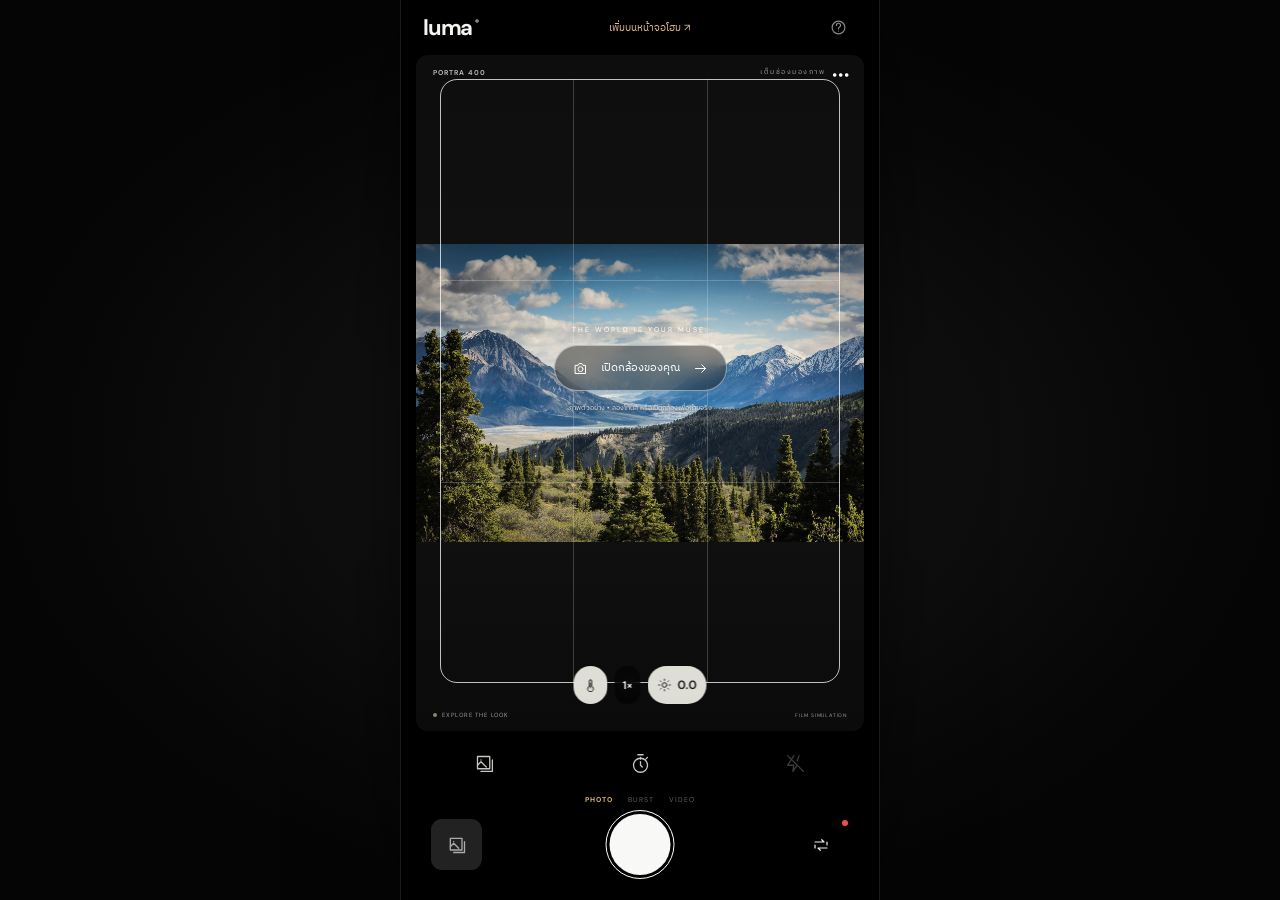
==== index.html @ 5814b62d "Publish mobile LUMA film camera web app" ====
<!doctype html>
<html lang="th"><head><meta charset="UTF-8"><meta name="viewport" content="width=device-width, initial-scale=1, viewport-fit=cover"><meta name="theme-color" content="#000000"><meta name="apple-mobile-web-app-capable" content="yes"><meta name="apple-mobile-web-app-title" content="LUMA"><meta name="apple-mobile-web-app-status-bar-style" content="black-translucent"><meta name="description" content="LUMA กล้องส่วนตัวพร้อมโทนฟิล์ม ถ่ายภาพสด ปรับแสงสี และเก็บภาพบนอุปกรณ์ของคุณ"><title>LUMA — A little more feeling.</title><link rel="icon" href="./icon.svg" type="image/svg+xml"><link rel="apple-touch-icon" href="./assets/icon-192.png"><link rel="manifest" href="./manifest.webmanifest"><link rel="stylesheet" href="./style.css"><link rel="stylesheet" href="./app-shell.css"></head>
<body class="app-mode mobile-studio">
<aside class="sidebar"><a class="brand" href="./" aria-label="Luma home">lu<span>m</span>a<i>®</i></a><div class="side-divider"></div><nav><button class="nav-item active" data-page="studio"><i data-icon="camera"></i><span>Camera studio</span><b>01</b></button><button class="nav-item" data-page="library"><i data-icon="images"></i><span>My gallery</span><b id="galleryCount">0</b></button><button class="nav-item" data-page="guide"><i data-icon="book"></i><span>Field notes</span><i class="small" data-icon="arrow-up-right"></i></button></nav><div class="sidebar-bottom"><div class="private-mark"><i data-icon="shield"></i> Your moments. Only yours.</div><p>ภาพของคุณอยู่บนอุปกรณ์นี้<br>ไม่อัปโหลดขึ้นเซิร์ฟเวอร์</p><button class="install-link" id="installBtn"><i data-icon="smartphone"></i> Install LUMA <i data-icon="arrow-up-right"></i></button><div class="version">MADE FOR THE WAY YOU SEE <span>V.1.0</span></div></div></aside>
<main>
<header class="topbar"><div class="breadcrumb">YOUR EVERYDAY CREATIVE COMPANION <span> / </span> <b id="pageLabel">CAMERA STUDIO</b></div><div class="top-actions"><span class="local-badge"><i></i> ON-DEVICE STUDIO</span><button id="helpBtn" class="icon-btn" aria-label="วิธีใช้งาน"><i data-icon="help"></i></button></div></header>
<section id="studioPage" class="page">
<div class="heading"><div><div class="eyebrow"><span></span> FIND YOUR LIGHT</div><h1>A little more <em>feeling.</em></h1><p>กล้องตัวเดิม มุมมองใหม่ เปลี่ยนทุกวันให้เป็นภาพที่คุณรัก</p></div><button class="button light" id="importBtn"><i data-icon="upload"></i> Import photo <span>↗</span></button><input id="importFile" type="file" accept="image/*" hidden></div>
<div class="workspace">
<div class="camera-column"><div class="app-top"><span class="app-wordmark">luma<span>®</span></span><a class="native-install-entry" href="./install.html">เพิ่มบนหน้าจอโฮม ↗</a><button id="appHelp" class="icon-btn" aria-label="คู่มือกล้อง"><i data-icon="help"></i></button></div>
<div class="camera-shell">
<div class="camera-toolbar"><div class="view-label"><span id="sourceDot"></span><b id="sourceLabel">SAMPLE PREVIEW</b><b class="mobile-brand">luma<span>®</span></b></div><div class="toolbar-actions"><button id="mobileImportBtn" class="icon-btn mobile-only" aria-label="นำเข้ารูปภาพ"><i data-icon="images"></i></button><button id="torchBtn" class="icon-btn" title="ไฟต่อเนื่อง (เมื่อกล้องรองรับ)" aria-label="ไฟต่อเนื่อง" disabled><i data-icon="flash-off"></i></button><button id="timerBtn" class="icon-btn" title="ตั้งเวลาถ่าย" aria-label="ตั้งเวลา"><i data-icon="timer"></i><small id="timerValue"></small></button><button id="gridBtn" class="icon-btn on" aria-label="เส้นตาราง" aria-pressed="true"><i data-icon="grid"></i></button><button id="fullscreenBtn" class="icon-btn" aria-label="ขยายช่องมองภาพ"><i data-icon="maximize"></i></button><button id="mobileSettingsBtn" class="icon-btn mobile-only" aria-label="ปรับแสงสีและเลือกกล้อง"><i data-icon="sliders"></i></button></div></div>
<div class="viewfinder" id="viewfinder"><canvas id="preview" aria-label="ภาพตัวอย่างพร้อมโทนฟิล์ม"></canvas><video id="cameraVideo" autoplay muted playsinline hidden></video><div class="vignette-ui"></div><div class="composition-frame" aria-hidden="true"></div><button id="viewSettingsBtn" class="view-settings" aria-label="เปิดการตั้งค่ากล้อง">•••</button><div class="quick-controls"><button id="quickWarmth" aria-label="ปรับอุณหภูมิสี"><i data-icon="warmth"></i></button><button id="quickZoom" aria-label="เปลี่ยนดิจิทัลซูม">1×</button><button id="quickExposure" aria-label="ปรับความสว่าง"><i data-icon="sun"></i><span>0.0</span></button></div><div id="grid" class="grid-lines"><i></i><i></i><i></i><i></i></div><div class="viewfinder-top"><span class="film-tag" id="filmTag">PORTRA 400</span><span class="ratio-tag" id="ratioTag">3:2</span></div><div class="focus-corner top-left"></div><div class="focus-corner top-right"></div><div class="focus-corner bottom-left"></div><div class="focus-corner bottom-right"></div><div id="focusPoint"></div><div class="sample-caption" id="sampleCaption"><span>THE WORLD IS YOUR MUSE.</span><button id="startBtn"><i data-icon="camera"></i> เปิดกล้องของคุณ <i data-icon="arrow-right"></i></button><small>ภาพตัวอย่าง • ลองโทนสี หรือเปิดกล้องเพื่อถ่ายจริง</small></div><div class="lens-pills" id="lensPills"><button data-zoom="1" class="selected">1×</button><button data-zoom="1.5">1.5×</button><button data-zoom="2">2×</button><span>DIGITAL</span></div><div class="viewfinder-bottom"><span><i class="live-dot"></i> <span id="viewStatus">EXPLORE THE LOOK</span></span><span id="resolutionLabel">FILM SIMULATION</span></div><div class="countdown" id="countdown"></div><div class="flash-screen" id="flashScreen"></div><span id="recordingLabel" hidden>● REC <b>00:00</b></span></div>
<div class="capture-controls"><button id="latestBtn" class="latest-photo" aria-label="ดูคลังภาพ"><i data-icon="images"></i></button><div class="shutter-group"><div class="mode-tabs" role="group" aria-label="โหมดถ่ายภาพ"><button class="active" data-mode="photo">PHOTO</button><button data-mode="burst">BURST</button><button data-mode="video">VIDEO</button></div><button class="shutter" id="shutterBtn" aria-label="ถ่ายภาพ"><span></span></button><small id="shutterHint">กด Space เพื่อถ่ายภาพตัวอย่าง</small></div><button id="flipBtn" class="round-button" aria-label="สลับกล้อง"><i data-icon="flip"></i></button></div>
<div class="camera-foot"><span><i data-icon="lock"></i> PRIVATE BY DESIGN</span><button id="originalBtn">Compare original <i data-icon="compare"></i></button><span id="qualityLabel">JPEG · HIGH QUALITY</span></div>
</div>
<section class="film-section"><div class="section-title"><h2>Find your film <span id="filmTotal">18 LOOKS</span></h2><div id="filmCategories" class="mini-tabs"><button class="active" data-category="featured">แนะนำ</button><button data-category="all">All films</button><button data-category="color">Color</button><button data-category="bw">B&W</button><button data-category="cinema">Cinema</button></div></div><div class="film-strip" id="filmStrip"></div><div class="film-disclaimer"><span>INSPIRED BY ANALOG. MADE FOR NOW.</span><span>โทนสีจำลอง ไม่ใช่ฟิล์มจริง <i data-icon="sparkles"></i></span></div></section>
</div>
<aside class="settings-column"><section class="panel camera-profile"><div class="panel-heading"><span>01 / THE CAMERA</span><i data-icon="camera"></i></div><div class="camera-profile-title"><h2>Your pocket.<br><em>A whole studio.</em></h2><div class="lens-art"><div><span>LUMA</span><i></i><small>OPTICAL SERIES</small></div></div></div><label class="select-label" for="cameraLook">COLOR SCIENCE <span>โทนจำลอง</span></label><select id="cameraLook"></select><div class="profile-specs"><span id="cameraDescription">สีผิวละมุน แสงนุ่ม เป็นธรรมชาติ</span><span class="recipe-label">COLOR RECIPE</span></div><div class="device-row"><i data-icon="aperture"></i><select id="deviceSelect" aria-label="กล้องจริง"><option value="">กล้องของอุปกรณ์ • เปิดกล้องก่อน</option></select></div></section>
<section class="panel film-profile"><div class="panel-heading"><span>02 / THE FILM</span><span class="orange-dot"></span></div><div class="film-info"><div id="filmCanister" class="film-canister"><span>COLOR NEGATIVE</span><b>PORTRA</b><strong>400</strong><small>36 EXP. / 35 mm</small></div><div><div class="eyebrow" id="filmBrand">KODAK INSPIRED</div><h2 id="filmName">Portra 400</h2><p id="filmDescription">Warm skin tones.<br>Soft, timeless color.</p><div class="film-specs"><span id="filmIso">ISO 400</span><span id="filmType">COLOR NEGATIVE</span></div></div></div><label class="slider-label" for="intensity">Film intensity <output id="intensityOut">100%</output></label><input id="intensity" type="range" min="0" max="100" value="100"></section>
<section class="panel adjustments"><div class="panel-heading"><span>03 / MAKE IT YOURS</span><button id="resetBtn" title="คืนค่าการปรับ" aria-label="คืนค่าการปรับ"><i data-icon="reset"></i></button></div><div id="sliders"></div><div class="settings-bottom"><label>Frame <select id="ratioSelect" aria-label="อัตราส่วน"><option value="screen">เต็มช่องมองภาพ</option><option value="1.5">3:2</option><option value="1.3333333333">4:3</option><option value="1">1:1</option><option value="1.7777777778">16:9</option><option value="0.5625">9:16</option></select></label><label>Save as <select id="formatSelect" aria-label="รูปแบบไฟล์"><option value="image/jpeg">JPEG</option><option value="image/png">PNG</option></select></label></div><button id="advancedBtn" class="text-button">More camera settings <i data-icon="sliders"></i></button></section>
<div class="quote"><i data-icon="sparkles"></i><p>“The best camera is the one<br>you have with you.”</p><span>MAKE SOMETHING WORTH REMEMBERING.</span></div>
</aside></div>
<footer><span>LUMA® <i>Stay curious. Keep shooting.</i></span><span>CRAFTED WITH LIGHT & A LITTLE NOSTALGIA <span class="orange-dot"></span></span></footer>
</section>
<section id="libraryPage" class="page" hidden><div class="heading"><div><div class="eyebrow">YOUR PERSONAL CONTACT SHEET</div><h1>Little moments. <em>Kept.</em></h1><p>ภาพและวิดีโอเก็บในเบราว์เซอร์นี้ ดาวน์โหลดภาพสำคัญเก็บไว้ก่อนล้างข้อมูลเครื่อง</p></div><button class="button light" id="backStudio"><i data-icon="camera"></i> Back to studio</button></div><div class="gallery-grid" id="galleryGrid"></div><div class="empty-state" id="emptyGallery"><i data-icon="images"></i><h2>Your next favorite starts here.</h2><p>ยังไม่มีภาพ ลองถ่ายภาพแรกหรือแต่งภาพจากเครื่อง</p><button class="button orange" id="firstPhoto">เริ่มถ่ายภาพ</button></div></section>
<section id="guidePage" class="page" hidden><div class="heading"><div><div class="eyebrow">A FEW FIELD NOTES</div><h1>Good light. <em>Great stories.</em></h1><p>รู้จักกล้องของคุณ แล้วออกไปเก็บช่วงเวลาที่ชอบ</p></div></div><div class="guide-grid"><article class="panel"><span>01 / GET STARTED</span><h2>กล้องของคุณ พร้อมแล้ว</h2><p>กดเปิดกล้องแล้วอนุญาตการเข้าถึง เลือกกล้องหน้า/หลังหรือกล้องที่เบราว์เซอร์ตรวจพบ ภาพจริงจะขึ้นแทนภาพตัวอย่างทันที</p><p>เว็บต้องเปิดผ่าน HTTPS หรือ localhost หากเปิดในเบราว์เซอร์ของแอปแชต ให้เปิดลิงก์ใน Safari หรือ Chrome</p></article><article class="panel"><span>02 / MAKE A LOOK</span><h2>ฟิล์มคนละม้วน เรื่องราวคนละแบบ</h2><p>Portra สำหรับโทนอุ่นและคน, Velvia สำหรับธรรมชาติสีสด, HP5 สำหรับภาพขาวดำ และ Cine 800T สำหรับโทนภาพยนตร์ ลองปรับความเข้มฟิล์มและแสงให้เหมาะกับภาพ</p><p>ชื่อฟิล์มและกล้องใช้บอกแรงบันดาลใจของโทนสี ไม่ใช่การจำลองเซนเซอร์ เลนส์ หรือความละเอียดของรุ่นจริง และไม่มีความเกี่ยวข้องกับแบรนด์</p></article><article class="panel"><span>03 / TAKE IT WITH YOU</span><h2>ติดตั้งบน iPhone</h2><p>เปิดเว็บใน Safari → กดแชร์ → เพิ่มไปยังหน้าจอโฮม → เปิดเป็นเว็บแอป ใช้ได้โดยไม่ต้องติดตั้งจาก App Store</p><p>หลังถ่าย เปิด My gallery แล้วกดแชร์เพื่อบันทึกรูปภาพลงแอป Photos หรือดาวน์โหลดลง Files ตามตัวเลือกที่ iOS แสดง</p></article><article class="panel"><span>04 / KNOW YOUR TOOLS</span><h2>สวยขึ้น ด้วยสิ่งที่เครื่องรองรับ</h2><p>แสงสี เกรน วินเยต และดิจิทัลซูมทำงานกับภาพจริง การซูมไม่เพิ่มรายละเอียดภาพ ส่วนไฟต่อเนื่อง โฟกัส ISO และชัตเตอร์จริงจะเปิดเฉพาะเมื่ออุปกรณ์และเบราว์เซอร์รองรับ</p><p>วิดีโอบันทึกจากภาพที่แต่งแล้ว อาจรองรับต่างกันในแต่ละเบราว์เซอร์ เว็บยังไม่มี RAW, depth portrait หรือการควบคุมกล้องระดับแอป native</p></article><article class="panel"><span>05 / YOUR PRIVACY</span><h2>อยู่กับคุณ บนอุปกรณ์ของคุณ</h2><p>ไม่มีการอัปโหลดภาพหรือเสียง กล้องจะหยุดเมื่อออกจากหน้านี้หรือซ่อนแอป ภาพเก็บใน IndexedDB ของเบราว์เซอร์ การล้างข้อมูลเว็บไซต์หรือโหมดส่วนตัวอาจทำให้ภาพหาย</p><p>ปุ่มดาวน์โหลดและแชร์จะส่งออกไฟล์ให้คุณโดยตรง</p></article><article class="panel"><span>06 / CHASE THE LIGHT</span><h2>ภาพสวยเริ่มจากแสง</h2><p>เช็ดหน้าเลนส์ ใช้แสงหน้าต่างหรือแสงเช้า หลีกเลี่ยงดิจิทัลซูมสูงในที่มืด ใช้ตารางช่วยจัดองค์ประกอบ และลด Exposure เล็กน้อยเมื่อต้องการรักษารายละเอียดท้องฟ้า</p><p>Space ถ่ายภาพ · ลูกศรซ้าย/ขวาเปลี่ยนฟิล์ม · Esc ยกเลิกตั้งเวลา</p></article></div></section>
</main>
<dialog id="settingsDialog"><div class="dialog-heading"><div><span class="eyebrow">YOUR CAMERA, YOUR WAY</span><h2>Camera settings</h2></div><button class="icon-btn close-dialog" aria-label="ปิด"><i data-icon="close"></i></button></div><div class="dialog-body"><label class="setting-line">คุณภาพส่งออก <select id="exportSize"><option value="4096">สูงสุดตามต้นฉบับ (ไม่เกิน 4096 px)</option><option value="2560">2560 px</option><option value="1920">1920 px</option></select></label><label class="setting-line">กลับภาพกล้องหน้า <input type="checkbox" id="mirrorCheck" checked></label><label class="setting-line">เสียงชัตเตอร์ <input type="checkbox" id="soundCheck" checked></label><label class="setting-line">ขอใช้ไมโครโฟนตอนบันทึกวิดีโอ <input type="checkbox" id="micCheck"></label><label class="setting-line">บันทึกไฟล์อัตโนมัติหลังถ่าย <input type="checkbox" id="autoSaveCheck"></label><div id="hardwareControls"></div><p class="help-text">การควบคุม ISO / shutter / focus จริงจะแสดงเฉพาะเมื่อกล้องรายงานว่ารองรับ ตัวปรับ Exposure ด้านข้างเป็นการปรับความสว่างของภาพดิจิทัล</p><button id="stopCamera" class="button light"><i data-icon="camera-off"></i> ปิดกล้อง</button></div></dialog>
<dialog id="photoDialog" class="photo-dialog"><div class="dialog-heading"><h2 id="photoTitle">Your moment.</h2><button class="icon-btn close-dialog" aria-label="ปิด"><i data-icon="close"></i></button></div><div id="photoMedia"></div><p id="photoMeta"></p><div class="photo-actions"><button id="downloadBtn" class="button orange"><i data-icon="download"></i> ดาวน์โหลด</button><button id="shareBtn" class="button light"><i data-icon="share"></i> แชร์ / บันทึกลงมือถือ</button><button id="deleteBtn" class="icon-btn" aria-label="ลบภาพ"><i data-icon="trash"></i></button></div></dialog>
<dialog id="installDialog"><div class="dialog-heading"><h2>A studio in your pocket.</h2><button class="icon-btn close-dialog" aria-label="ปิด"><i data-icon="close"></i></button></div><div class="dialog-body"><p>iPhone / iPad: เปิดลิงก์ใน Safari → กดแชร์ → เพิ่มไปยังหน้าจอโฮม → เปิดเป็นเว็บแอป</p><p>Android: ใช้เมนูเบราว์เซอร์ → ติดตั้งแอป หรือเพิ่มไปยังหน้าจอหลัก</p><p class="help-text">นี่คือเว็บแอป PWA ยังไม่ใช่แอปที่เผยแพร่บน App Store กล้องและการแชร์ไฟล์ต้องได้รับสิทธิ์จากอุปกรณ์</p></div></dialog>
<dialog id="tuningDialog" class="bottom-sheet"><div class="sheet-grab"></div><div class="dialog-heading"><div><span class="eyebrow">MAKE IT YOURS</span><h2>ปรับกล้อง & โทนสี</h2></div><button class="icon-btn close-dialog" aria-label="ปิดแผงปรับสี"><i data-icon="close"></i></button></div><div class="dialog-body" id="mobileSettingsHost"></div><div class="sheet-links"><button id="sheetGrid">เส้นตาราง เปิด/ปิด</button><button id="sheetGuide">วิธีใช้งาน</button><button id="sheetInstall">ติดตั้งแอป</button></div><button id="applyLookBtn" class="button orange">พร้อมแล้ว กลับไปถ่ายภาพ <i data-icon="arrow-right"></i></button></dialog>
<dialog id="cameraPickerDialog" class="bottom-sheet camera-picker"><div class="sheet-grab"></div><div class="dialog-heading"><div><span class="eyebrow">YOUR POCKET CAMERA COLLECTION</span><h2>เลือกกล้องของคุณ</h2></div><button class="icon-btn close-dialog" aria-label="ปิดชั้นกล้อง"><i data-icon="close"></i></button></div><div class="picker-tabs"><button class="active" data-picker="cameras">กล้อง <span>12</span></button><button data-picker="films">ฟิล์ม <span>18</span></button></div><div class="picker-content"><div id="cameraGrid" class="camera-grid"></div><div id="pickerFilmHost" hidden></div></div><p class="picker-note">สูตรสีสร้างสรรค์ • เลนส์จริงขึ้นอยู่กับอุปกรณ์</p></dialog><div id="toast" role="status" aria-live="polite"></div><script type="module" src="./app.js"></script>
</body></html>
---- style.css ----
@import url('https://fonts.googleapis.com/css2?family=DM+Sans:wght@400;450;500;550;600;650;700;750&family=IBM+Plex+Sans+Thai:wght@400;500;600&family=Instrument+Serif:ital@0;1&display=swap');
:root{font-family:'DM Sans','IBM Plex Sans Thai',sans-serif;color:#272a26;background:#f5f4ef;--orange:#d76038;--muted:#85867c;--line:#deded5;--paper:#fcfbf7;--serif:'Instrument Serif',Georgia,serif}*{box-sizing:border-box}body{margin:0}button,select,input{font:inherit}button,a,select,input{ -webkit-tap-highlight-color:transparent}button{cursor:pointer;color:inherit}button{border:0;background:none}button:disabled{opacity:.3;cursor:not-allowed}button:focus-visible,a:focus-visible,select:focus-visible,input:focus-visible{outline:2px solid var(--orange);outline-offset:4px}a{color:inherit;text-decoration:none}svg{width:20px;height:20px;stroke:currentColor;stroke-width:1.6;fill:none;stroke-linecap:round;stroke-linejoin:round;vertical-align:middle}i[data-icon]{display:inline-flex}button{transition:background .18s,color .18s,transform .18s}button:hover:not(:disabled){color:var(--orange)}.sidebar{position:fixed;inset:0 auto 0 0;width:226px;border-right:1px solid var(--line);padding:35px 21px;background:#f0efe8;display:flex;flex-direction:column;z-index:5}.brand{font-size:53px;letter-spacing:-5px;font-weight:750;line-height:1;margin:1px 13px 39px;position:relative}.brand span{color:var(--orange)}.brand i{font-size:14px;font-style:normal;letter-spacing:0;position:relative;top:-27px;left:6px}.side-divider{height:1px;background:var(--line);margin-bottom:28px}.nav-item{display:flex;align-items:center;gap:12px;padding:14px 12px;width:100%;border-radius:5px;font-size:12px;text-align:left;margin-bottom:7px}.nav-item.active{background:#e7e6dc;font-weight:650}.nav-item.active>i{color:var(--orange)}.nav-item>b,.nav-item>.small{margin-left:auto;font-size:10px;font-weight:400}.nav-item .small svg{width:14px}.sidebar-bottom{margin-top:auto}.private-mark{font-size:10px;display:flex;gap:9px;align-items:center}.private-mark svg{width:15px}.sidebar-bottom p{font-size:10px;color:var(--muted);line-height:1.9;margin:10px 0 27px 24px}.install-link{border:1px solid #d2d1c8;border-radius:5px;padding:13px 11px;font-size:11px;display:flex;align-items:center;gap:9px;width:100%}.install-link i:last-child{margin-left:auto}.install-link svg{width:16px}.version{font-size:7px;letter-spacing:.7px;margin-top:22px;color:#8c8e82;display:flex;justify-content:space-between}main{margin-left:226px}.topbar{height:76px;border-bottom:1px solid var(--line);padding:0 40px;display:flex;align-items:center;justify-content:space-between}.breadcrumb{font-size:8px;letter-spacing:1.2px;color:#919286}.breadcrumb span{padding:0 12px}.breadcrumb b{font-weight:500;color:#41443b}.top-actions{display:flex;align-items:center;gap:20px}.local-badge{display:flex;align-items:center;gap:7px;font-size:8px;letter-spacing:1px}.local-badge i{width:5px;height:5px;border-radius:50%;background:#749279}.icon-btn{width:32px;height:32px;display:inline-flex;align-items:center;justify-content:center;border-radius:4px;position:relative}.icon-btn svg{width:17px;height:17px}.icon-btn.on{color:var(--orange);background:#eee8dc}.page{padding:37px 40px 0;max-width:1640px;margin:auto}[hidden]{display:none!important}.heading{display:flex;align-items:center;justify-content:space-between;gap:20px;margin-bottom:29px}.eyebrow{font-size:9px;letter-spacing:1.6px;font-weight:550;color:#74776b;display:flex;align-items:center;gap:7px}.eyebrow>span{width:6px;height:6px;background:var(--orange);border-radius:50%}h1{font-size:clamp(35px,3.25vw,54px);line-height:1.1;font-weight:500;letter-spacing:-1.9px;margin:13px 0 12px}h1 em{font-family:var(--serif);color:var(--orange);font-weight:400;font-size:1.1em}p{line-height:1.7}.heading p{font-size:12px;color:#7c7e72;margin:0}.button{display:inline-flex;align-items:center;justify-content:center;gap:9px;border:1px solid #d9d9cf;border-radius:5px;padding:12px 15px;font-size:11px;font-weight:500}.button svg{width:16px;height:16px}.button.light{background:#fbfaf6}.button>span{margin-left:20px}.button.orange{background:var(--orange);border-color:var(--orange);color:#fff}.button.orange:hover{background:#bb4d29;color:#fff}.workspace{display:grid;grid-template-columns:minmax(0,1fr) 304px;gap:24px;align-items:start}.camera-column{min-width:0}.camera-shell{border:1px solid #d9d9ce;background:var(--paper);border-radius:9px;overflow:hidden}.camera-toolbar{height:46px;padding:0 17px;display:flex;justify-content:space-between;align-items:center}.view-label{display:flex;align-items:center;gap:7px;font-size:8px;letter-spacing:1.2px}.view-label>span{width:5px;height:5px;border-radius:50%;background:#b4a47d}.view-label b{font-weight:500}.toolbar-actions{display:flex;gap:6px}.viewfinder{position:relative;overflow:hidden;aspect-ratio:1.5;background:#272e2e;color:#fff;isolation:isolate}.viewfinder>canvas{width:100%;height:100%;display:block;object-fit:contain}.vignette-ui{position:absolute;inset:0;pointer-events:none;background:linear-gradient(#0002,transparent 30%,transparent 70%,#0005)}.viewfinder-top,.viewfinder-bottom{position:absolute;left:23px;right:23px;display:flex;justify-content:space-between;align-items:center;pointer-events:none;font-size:8px;letter-spacing:1.5px}.viewfinder-top{top:21px}.film-tag{background:#f8f4e5e6;color:#413d30;padding:7px 10px;border-radius:2px;font-size:8px;font-weight:600;letter-spacing:1.1px}.ratio-tag{padding:5px 7px;border:1px solid #ffffff50;border-radius:3px}.viewfinder-bottom{bottom:19px;font-size:7px}.viewfinder-bottom>span:first-child{display:flex;align-items:center;gap:5px}.live-dot{width:4px;height:4px;border-radius:50%;background:#d2dcba}.sample-caption{position:absolute;left:0;right:0;top:42%;text-align:center;display:flex;flex-direction:column;align-items:center;gap:12px}.sample-caption>span{font-size:10px;letter-spacing:3px;text-shadow:0 1px 8px #000}.sample-caption button{background:#f9f7edee;padding:12px 20px;display:flex;gap:13px;align-items:center;font-size:12px;border-radius:4px;color:#31362d;box-shadow:0 4px 20px #0001}.sample-caption small{font-size:9px;color:#fff;text-shadow:0 1px 4px #000}.grid-lines{position:absolute;inset:0;pointer-events:none;opacity:.23}.grid-lines i{position:absolute;background:#fff}.grid-lines i:nth-child(1),.grid-lines i:nth-child(2){width:1px;top:0;bottom:0;left:33.333%}.grid-lines i:nth-child(2){left:66.666%}.grid-lines i:nth-child(3),.grid-lines i:nth-child(4){height:1px;left:0;right:0;top:33.333%}.grid-lines i:nth-child(4){top:66.666%}.focus-corner{position:absolute;width:15px;height:15px;border-color:#ffffff70;border-style:solid;pointer-events:none}.top-left{top:16px;left:16px;border-width:1px 0 0 1px}.top-right{top:16px;right:16px;border-width:1px 1px 0 0}.bottom-left{bottom:16px;left:16px;border-width:0 0 1px 1px}.bottom-right{bottom:16px;right:16px;border-width:0 1px 1px 0}.lens-pills{position:absolute;bottom:45px;left:50%;transform:translateX(-50%);display:flex;gap:5px;padding:5px;background:#19221e79;border:1px solid #ffffff19;border-radius:30px;align-items:center;backdrop-filter:blur(15px)}.lens-pills button{color:#fff;font-size:10px;border-radius:50%;width:31px;height:31px}.lens-pills button.selected{background:#e5e5c6;color:#333a25;font-weight:700}.lens-pills>span{font-size:6px;letter-spacing:1px;padding:0 9px 0 4px;color:#e4e5d7}.capture-controls{height:128px;display:flex;align-items:center;justify-content:space-between;padding:10px 38px 0}.latest-photo{height:43px;width:43px;border-radius:5px;background:#e6e5dc;overflow:hidden;padding:0;border:3px solid #fff;box-shadow:0 0 0 1px #deded4}.latest-photo img{width:100%;height:100%;object-fit:cover}.latest-photo>svg{width:20px;color:#8a8e7e}.shutter-group{display:flex;align-items:center;flex-direction:column}.mode-tabs{display:flex;gap:19px;margin-bottom:10px}.mode-tabs button{font-size:8px;letter-spacing:1.3px;padding:0;color:#9b9c91}.mode-tabs button.active{color:var(--orange);font-weight:700}.shutter{padding:5px;border:1px solid #a5a69b;border-radius:50%;width:57px;height:57px;display:block;position:relative}.shutter span{display:block;background:var(--orange);width:100%;height:100%;border:2px solid #d7603815;border-radius:50%;transition:.2s}.shutter:hover span{background:#bf4e2b}.shutter:active{transform:scale(.94)}.shutter.video span{background:#ce4741}.shutter.recording span{border-radius:4px;transform:scale(.6)}.shutter-group>small{font-size:8px;color:#96978b;margin-top:8px}.round-button{border:1px solid #d9dacf;border-radius:50%;width:38px;height:38px;display:flex;align-items:center;justify-content:center}.round-button svg{width:18px}.camera-foot{display:flex;align-items:center;justify-content:space-between;gap:8px;font-size:6px;letter-spacing:1px;height:38px;border-top:1px solid #ecece4;margin:0 18px;color:#989b8f}.camera-foot>span{display:flex;align-items:center;gap:5px}.camera-foot svg{width:10px;height:10px}.camera-foot button{font-size:8px;letter-spacing:0;display:flex;align-items:center;gap:7px;color:#717668}.section-title{display:flex;justify-content:space-between;align-items:center;gap:10px;margin:27px 0 14px}h2{font-size:17px;font-weight:500;letter-spacing:-.5px;margin:0}.section-title h2{font-size:15px;white-space:nowrap}.section-title h2 span{margin-left:9px;font-size:7px;letter-spacing:1px;color:#909487;font-weight:400}.mini-tabs{display:flex;gap:12px}.mini-tabs button{font-size:8px;color:#96988c;padding:2px 0 5px}.mini-tabs button.active{color:#333a2c;border-bottom:1px solid #333a2c}.film-strip{display:flex;gap:11px;overflow-x:auto;padding:2px 2px 13px;scrollbar-width:thin;scrollbar-color:#c5c6b9 transparent;scroll-snap-type:x proximity}.film-card{padding:0;flex:0 0 101px;text-align:left;scroll-snap-align:start}.film-thumb{height:77px;position:relative;overflow:hidden;border-radius:4px;background:#9dafa7;border:2px solid transparent}.film-thumb img{width:100%;height:100%;object-fit:cover}.film-card.selected .film-thumb{border-color:var(--orange);box-shadow:0 0 0 2px #d7603822}.film-thumb>span{position:absolute;right:4px;top:4px;background:#d76038;color:white;border-radius:50%;width:13px;height:13px;display:none;align-items:center;justify-content:center;font-size:8px}.film-card.selected .film-thumb>span{display:flex}.film-card b{font-size:9px;font-weight:500;display:block;margin:9px 0 4px;white-space:nowrap}.film-card.selected b{color:var(--orange)}.film-card small{font-size:7px;color:#96988b}.film-disclaimer{display:flex;justify-content:space-between;gap:10px;font-size:6px;letter-spacing:1px;color:#97998d;margin-top:9px}.film-disclaimer>span:last-child{font-size:8px;letter-spacing:0}.film-disclaimer svg{width:11px}.panel{border:1px solid #dcded2;border-radius:7px;background:#f9f9f3;padding:20px;margin-bottom:16px}.panel-heading{display:flex;justify-content:space-between;align-items:center;font-size:8px;letter-spacing:1.5px;color:#73786a}.panel-heading svg{height:14px;width:14px}.camera-profile{background:#e9ebe0;border-color:#dee1d4}.camera-profile-title{display:flex;justify-content:space-between;align-items:center;margin:20px 0 23px;gap:5px}.camera-profile h2{font-size:23px;line-height:1.23;letter-spacing:-.9px;font-weight:500}.camera-profile h2 em{font-family:var(--serif);font-size:25px;font-weight:400}.lens-art{width:86px;height:86px;border-radius:50%;background:repeating-conic-gradient(#343b32 0deg 1deg,#5c6354 1deg 2deg);box-shadow:0 3px 3px #2c3c3422,0 0 0 3px #d1d6c6;flex-shrink:0;display:grid;place-items:center;transform:rotate(-18deg)}.lens-art>div{width:72px;height:72px;border-radius:50%;background:radial-gradient(circle,#102223 0%,#182c28 35%,#475341 36%,#142421 40%,#151c17 46%,#2f392c 49%,#5d654e 50%,#2b3429 53%);border:2px solid #171f18;position:relative;box-shadow:inset 0 0 5px #000}.lens-art span{position:absolute;top:4px;left:23px;font-size:6px;letter-spacing:1.3px;color:#d5d8bf}.lens-art small{position:absolute;bottom:5px;left:12px;font-size:4px;color:#b5bea4;letter-spacing:.5px}.lens-art i{position:absolute;width:23px;height:23px;left:23px;top:23px;background:radial-gradient(at 30% 20%,#6e7971,#1c3937 30%,#102b2e 50%,#5b4c62);border-radius:50%;box-shadow:inset 0 0 6px #000}.select-label{font-size:7px;letter-spacing:1px;display:flex;justify-content:space-between;color:#7b806f;margin-bottom:9px}.select-label span{letter-spacing:0;font-size:8px}.camera-profile>select{width:100%;background:#f8f9f1;border:1px solid #cdd2bf;padding:11px 10px;border-radius:4px;font-size:11px;color:#424d39}.profile-specs{display:flex;justify-content:space-between;gap:6px;margin:9px 0 17px;font-size:8px;color:#8b9180;line-height:1.5}.recipe-label{font-size:5px;letter-spacing:.5px;padding-top:3px;white-space:nowrap}.device-row{display:flex;align-items:center;gap:7px;border-top:1px solid #d6dbcc;padding-top:12px}.device-row svg{width:13px;height:13px}.device-row select{border:0;background:transparent;width:100%;font-size:9px;color:#666e5a;min-width:0}.orange-dot{display:inline-block;width:5px;height:5px;background:var(--orange);border-radius:50%}.film-info{display:flex;gap:19px;align-items:center;margin:20px 0 22px}.film-canister{height:101px;width:70px;flex-shrink:0;border-radius:5px 5px 7px 7px;box-shadow:3px 3px 5px #0002,inset -7px 0 9px #0002;background:#d0ad65;color:#343828;border-top:9px solid #36372c;border-bottom:8px solid #34382c;position:relative;padding:7px 5px;display:flex;flex-direction:column;align-items:center;transform:rotate(-6deg)}.film-canister:before{content:'';position:absolute;top:-15px;width:26px;height:6px;background:#414434;border-radius:2px 2px 0 0}.film-canister span{font-size:4px;letter-spacing:.4px}.film-canister b{font-size:12px;letter-spacing:.5px;margin-top:5px}.film-canister strong{font-size:24px;font-weight:500;line-height:1.1}.film-canister small{font-size:4px;margin-top:auto;letter-spacing:.3px}.film-info .eyebrow{font-size:6px;letter-spacing:1.2px}.film-info h2{font-size:20px;margin:7px 0}.film-info p{font-size:10px;color:#858979;line-height:1.6;margin:0}.film-specs{display:flex;gap:7px;margin-top:10px;font-size:5px;letter-spacing:.7px;color:#8f9581}.film-specs span{border:1px solid #dce0d0;padding:4px;border-radius:2px}.slider-label{display:flex;justify-content:space-between;font-size:10px;margin:0 0 10px;color:#5e6653}.slider-label output{font-family:monospace;font-size:9px;color:#888f7e}input[type=range]{width:100%;height:3px;accent-color:var(--orange);display:block;margin:14px 0 5px;cursor:pointer;-webkit-appearance:none;appearance:none;background:#dce0d3;border-radius:3px}input[type=range]::-webkit-slider-thumb{-webkit-appearance:none;width:10px;height:10px;border-radius:50%;background:var(--orange);border:2px solid #fcfbf6;box-shadow:0 0 0 1px #d7603880}input[type=range]::-moz-range-thumb{width:8px;height:8px;background:var(--orange);border:2px solid white;border-radius:50%}.adjustments{padding-bottom:11px}.adjustments .panel-heading{margin-bottom:23px}.adjustments .panel-heading button{padding:0}.adjustment-row{margin-bottom:21px}.adjustment-row label{display:flex;align-items:center;gap:8px}.adjustment-row svg{width:12px;height:12px;color:#88927a}.adjustment-row output{margin-left:auto}.adjustment-row input{margin-top:13px}.settings-bottom{display:flex;justify-content:space-between;border-top:1px solid #e2e5d9;padding-top:13px;margin-top:4px}.settings-bottom label{display:flex;align-items:center;font-size:9px;color:#8b9380;gap:5px}.settings-bottom select{border:0;font-size:8px;background:transparent;color:#485440}.text-button{display:flex;align-items:center;justify-content:space-between;font-size:8px;color:#727e64;padding:14px 0 3px;width:100%}.text-button svg{width:13px;height:13px}.quote{display:flex;flex-direction:column;align-items:center;text-align:center;color:#9b9d8d;padding:9px 0 0}.quote svg{width:15px;color:#aba98f}.quote p{font-family:var(--serif);font-style:italic;font-size:21px;line-height:1.25;margin:12px 0}.quote>span{font-size:5px;letter-spacing:1.4px}footer{border-top:1px solid var(--line);margin-top:35px;padding:22px 0;display:flex;justify-content:space-between;align-items:center;color:#9b9d90;font-size:6px;letter-spacing:1px}footer>span:first-child{font-size:10px;font-weight:650;color:#7e8474}footer i{font-family:var(--serif);font-size:13px;font-weight:400;letter-spacing:0;margin-left:12px}footer .orange-dot{margin-left:8px;width:4px;height:4px}#toast{position:fixed;bottom:25px;left:50%;transform:translate(-50%,20px);background:#303b2f;color:white;padding:13px 22px;border-radius:6px;font-size:12px;box-shadow:0 4px 30px #0002;z-index:50;opacity:0;transition:.2s;pointer-events:none;max-width:90vw}#toast.show{opacity:1;transform:translate(-50%,0)}dialog{border:1px solid #d8dccf;background:#f7f7ef;color:#30372b;padding:0;border-radius:12px;max-width:560px;width:calc(100% - 32px);box-shadow:0 24px 100px #0003}dialog::backdrop{background:#19231abb;backdrop-filter:blur(5px)}.dialog-heading{display:flex;align-items:center;justify-content:space-between;padding:22px 24px;border-bottom:1px solid #dce0d1;gap:10px}.dialog-heading h2{font-size:23px}.dialog-heading .eyebrow{margin-bottom:8px;font-size:7px}.dialog-body{padding:12px 24px 24px}.dialog-body p{font-size:12px}.setting-line{display:flex;justify-content:space-between;align-items:center;gap:15px;font-size:11px;padding:18px 0;border-bottom:1px solid #e1e4d7}.setting-line select{max-width:55%;border:1px solid #d8ddcc;border-radius:4px;padding:7px;font-size:10px;background:#fff}.setting-line input{accent-color:var(--orange)}.help-text{color:#89907d;font-size:10px!important;line-height:1.8}.gallery-grid{display:grid;grid-template-columns:repeat(3,1fr);gap:20px;padding-bottom:30px}.gallery-card{border:1px solid var(--line);border-radius:7px;background:var(--paper);padding:9px;text-align:left;overflow:hidden}.gallery-card img,.gallery-card video{width:100%;aspect-ratio:1.5;object-fit:cover;border-radius:3px}.gallery-card p{font-size:10px;margin:9px 4px 3px}.gallery-card small{font-size:8px;color:#999d8d;display:block;margin:0 4px 3px}.empty-state{padding:80px 10px;text-align:center;color:#8c9480}.empty-state>svg{height:40px;width:40px;margin-bottom:20px}.empty-state p{font-size:12px}.empty-state .button{margin-top:20px}.guide-grid{display:grid;grid-template-columns:repeat(2,1fr);gap:20px;padding-bottom:30px}.guide-grid .panel{margin:0;padding:28px}.guide-grid article>span{font-size:8px;letter-spacing:1px;color:var(--orange)}.guide-grid h2{font-size:20px;margin-top:15px}.guide-grid p{font-size:12px;color:#7b846e;line-height:1.9}.photo-dialog{max-width:850px}.photo-dialog #photoMedia{padding:15px 20px 0;text-align:center}.photo-dialog img,.photo-dialog video{max-width:100%;max-height:60vh;border-radius:3px}.photo-dialog>p{font-size:10px;color:#89907d;padding:0 24px}.photo-actions{padding:10px 24px 24px;display:flex;gap:10px;flex-wrap:wrap}.photo-actions .icon-btn{margin-left:auto}.countdown{position:absolute;inset:0;display:grid;place-items:center;pointer-events:none;font-size:80px;text-shadow:0 2px 20px #0007;font-weight:400}.flash-screen{position:absolute;inset:0;background:white;opacity:0;pointer-events:none}.flash-screen.flash{animation:flash .3s}#recordingLabel{position:absolute;top:66px;right:25px;color:#ffb4a3;font-family:monospace;font-size:10px;background:#381511bb;padding:6px 8px;border-radius:3px}#focusPoint{position:absolute;width:52px;height:52px;border:1px solid #e9db78;transform:translate(-50%,-50%);opacity:0;pointer-events:none}#focusPoint.focus{animation:focus .9s}#timerValue{position:absolute;right:-1px;bottom:0;font-size:7px;color:var(--orange)}.viewfinder:fullscreen{height:100vh;width:100vw;aspect-ratio:auto;background:#151b16}.viewfinder:fullscreen canvas{object-fit:contain}@keyframes flash{0%{opacity:.85}100%{opacity:0}}@keyframes focus{0%{opacity:1;scale:1.3}40%{opacity:1;scale:1}100%{opacity:0;scale:1}}@media(min-width:1500px){.page{padding-top:45px}.heading{margin-bottom:35px}.workspace{grid-template-columns:minmax(0,1fr) 330px;gap:30px}.panel{padding:23px}.camera-profile-title{margin:25px 0}.film-info{margin:25px 0}.adjustment-row{margin-bottom:24px}.film-thumb{height:95px}.film-card{flex-basis:122px}}@media(max-width:1180px){.sidebar{width:185px;padding:32px 14px}.brand{font-size:47px;margin-left:10px}.nav-item{font-size:10px;gap:9px}.sidebar-bottom .private-mark{font-size:8px}.sidebar-bottom p{font-size:8px}main{margin-left:185px}.page{padding:30px 25px 0}.topbar{padding:0 25px}.workspace{gap:18px;grid-template-columns:minmax(0,1fr) 264px}.panel{padding:16px}.camera-profile h2{font-size:20px}.camera-profile h2 em{font-size:23px}.lens-art{width:73px;height:73px}.lens-art>div{width:63px;height:63px}.lens-art i{left:18px;top:18px}.lens-art span{left:18px}.lens-art small{left:8px}.film-info{gap:13px}.mini-tabs{gap:8px}.section-title h2 span{display:none}.sample-caption>span{font-size:8px}.sample-caption small{font-size:8px}.film-disclaimer>span:first-child{display:none}.camera-foot>span:first-child{display:none}.film-info h2{font-size:18px}.breadcrumb{font-size:7px;letter-spacing:.7px}.top-actions{gap:10px}.local-badge{font-size:7px}}@media(max-width:950px){.sidebar{width:74px;align-items:center;padding:28px 10px}.brand{font-size:26px;letter-spacing:-3px;margin:10px 0 35px}.brand i{font-size:7px;top:-15px;left:3px}.side-divider{width:40px}.nav-item{width:46px;height:46px;justify-content:center;padding:10px}.nav-item>span,.nav-item>b,.nav-item>.small{display:none}.sidebar-bottom{width:100%}.private-mark,.sidebar-bottom p,.version{display:none}.install-link{width:45px;justify-content:center;border:0;font-size:0;padding:12px}.install-link i:last-child{display:none}.install-link i{margin:0}.install-link svg{width:21px;height:21px}main{margin-left:74px}.workspace{grid-template-columns:minmax(0,1fr) 252px;gap:16px}.page{padding:27px 22px 0}.topbar{padding:0 22px;height:65px}.heading p{font-size:11px}.heading .button{font-size:10px;padding:10px}.heading .button>span{display:none}.sample-caption button{padding:10px 14px}.sample-caption{top:37%}.sample-caption small{display:none}.viewfinder-top{top:16px;left:15px;right:15px}.viewfinder-bottom{left:15px;right:15px;font-size:6px}.lens-pills{bottom:35px}.lens-pills button{width:26px;height:26px;font-size:9px}.lens-pills>span{display:none}.viewfinder-bottom>span:last-child{display:none}.capture-controls{height:123px;padding:10px 25px 0}.section-title{flex-wrap:wrap}.film-card{flex-basis:90px}.film-thumb{height:67px}footer>span:last-child{display:none}.breadcrumb{max-width:65%}.breadcrumb>span,.breadcrumb>b{display:none}.local-badge{font-size:6px}.gallery-grid{grid-template-columns:repeat(2,1fr)}}@media(max-width:720px){.sidebar{inset:auto 0 0;width:100%;height:64px;padding:4px 16px calc(4px + env(safe-area-inset-bottom));flex-direction:row;justify-content:space-between;border:0;border-top:1px solid var(--line);background:#f6f5eef5;backdrop-filter:blur(15px)}.sidebar>.brand,.side-divider{display:none}.sidebar nav{display:flex;width:100%;justify-content:space-around}.nav-item{flex-direction:column;width:77px;height:50px;gap:3px;margin:0;border-radius:5px;padding:5px}.nav-item>span{display:block;font-size:7px}.nav-item svg{width:18px;height:18px}.nav-item.active{background:#ecebdf}.sidebar-bottom{width:auto}.install-link{height:48px;width:54px}.install-link i svg{width:19px}.sidebar-bottom .install-link{font-size:0}main{margin-left:0;padding-bottom:75px}.topbar{height:54px;padding:0 20px}.breadcrumb{font-size:6px;max-width:100%;letter-spacing:1px}.local-badge{font-size:5px;letter-spacing:.4px}.top-actions{gap:7px}.top-actions .icon-btn{width:20px}.top-actions svg{width:14px}.page{padding:24px 18px 0}.heading{margin-bottom:23px;gap:10px}.heading .eyebrow{font-size:7px;letter-spacing:1.3px}h1{font-size:34px;letter-spacing:-1.4px;margin:10px 0}.heading p{font-size:10px;max-width:250px}.heading .button{font-size:0;padding:12px;gap:0;border-radius:50%;height:40px;width:40px;flex-shrink:0}.heading .button svg{width:16px;height:16px}.workspace{display:flex;flex-direction:column;gap:25px}.camera-column{width:100%}.camera-toolbar{height:42px;padding:0 12px}.view-label{font-size:7px}.toolbar-actions{gap:4px}.toolbar-actions svg{width:16px}.viewfinder{aspect-ratio:1.3333333333}.sample-caption{top:37%;gap:12px}.sample-caption>span{font-size:8px;letter-spacing:2px}.sample-caption small{display:block;font-size:7px}.sample-caption button{padding:11px 17px;font-size:11px}.viewfinder-bottom{font-size:6px}.viewfinder-bottom>span:last-child{display:block;font-size:5px}.viewfinder-top{top:17px}.film-tag{font-size:7px;padding:6px 8px}.lens-pills{bottom:33px}.capture-controls{padding:10px 27px 0;height:133px}.shutter{width:61px;height:61px}.mode-tabs{gap:22px}.mode-tabs button{font-size:8px}.shutter-group>small{font-size:7px}.camera-foot{font-size:5px;margin:0 13px;height:33px}.camera-foot>span:first-child{display:flex;font-size:5px;letter-spacing:.5px}.camera-foot button{font-size:7px}.camera-foot svg{width:9px;height:9px}.section-title{margin-top:24px;flex-wrap:nowrap}.section-title h2{font-size:15px}.mini-tabs{gap:11px}.mini-tabs button{font-size:8px}.film-card{flex-basis:93px}.film-thumb{height:73px}.film-card b{font-size:9px}.film-disclaimer{margin-top:5px}.film-disclaimer>span:first-child{display:block;font-size:5px;letter-spacing:.6px}.film-disclaimer>span:last-child{font-size:6px}.settings-column{width:100%;display:grid;grid-template-columns:1fr 1fr;gap:13px}.panel{margin:0;padding:15px}.panel-heading{font-size:6px;letter-spacing:1px}.panel-heading svg{width:12px}.camera-profile-title{margin:18px 0}.camera-profile h2{font-size:17px}.camera-profile h2 em{font-size:20px}.lens-art{display:none}.camera-profile>select{font-size:9px;padding:9px 5px}.select-label{font-size:6px}.select-label span{font-size:6px}.profile-specs{font-size:7px;margin:8px 0 12px;min-height:21px}.recipe-label{display:none}.device-row{padding-top:9px}.device-row select{font-size:8px}.film-info{gap:9px;margin:21px 0 24px}.film-canister{width:47px;height:75px;border-top-width:6px;border-bottom-width:6px;padding:5px 3px}.film-canister:before{height:5px;top:-11px;width:19px}.film-canister span{font-size:3px;letter-spacing:0}.film-canister b{font-size:8px;margin-top:4px}.film-canister strong{font-size:19px}.film-canister small{font-size:3px;letter-spacing:0}.film-info .eyebrow{font-size:4px;letter-spacing:.7px}.film-info h2{font-size:15px;margin:6px 0}.film-info p{font-size:8px}.film-specs{font-size:4px;gap:3px;margin-top:7px;letter-spacing:0}.film-specs span{padding:3px 2px}.film-profile>.slider-label{font-size:9px}.film-profile>.slider-label output{font-size:8px}.adjustments{grid-column:1/-1;padding:20px}.adjustments .panel-heading{font-size:8px;margin-bottom:22px}#sliders{display:grid;grid-template-columns:1fr 1fr;column-gap:26px}.adjustment-row{margin-bottom:20px}.adjustment-row .slider-label{font-size:10px}.settings-bottom{padding-top:15px}.settings-bottom label{font-size:10px}.settings-bottom select{font-size:10px}.text-button{font-size:10px;padding-top:20px}.quote{grid-column:1/-1;padding:10px}.quote p{font-size:22px}.quote>span{font-size:6px}footer{margin-top:18px;padding:20px 0}.gallery-grid{gap:12px}.gallery-card{padding:6px}.gallery-card p{font-size:8px}.gallery-card small{font-size:7px}.guide-grid{grid-template-columns:1fr;gap:15px}.guide-grid .panel{padding:24px}.dialog-heading{padding:18px}.dialog-heading h2{font-size:21px}.dialog-body{padding:10px 18px 20px}.photo-actions{padding:10px 15px 20px;gap:7px}.photo-actions .button{font-size:9px;padding:10px}.photo-actions .button svg{width:14px}.setting-line{font-size:10px}.setting-line select{font-size:9px}#toast{font-size:11px;bottom:85px;width:max-content;max-width:90vw}.countdown{font-size:60px}}
@media(prefers-reduced-motion:reduce){*,*::before,*::after{animation-duration:.01ms!important;transition-duration:.01ms!important;scroll-behavior:auto!important}}
---- app-shell.css ----
/* Camera-first application shell, based on the user's supplied mobile references. */
.app-mode #pickerFilmHost .section-title{display:block}.app-mode #pickerFilmHost .mini-tabs{display:flex;width:100%;overflow-x:auto;gap:19px;justify-content:flex-start;white-space:nowrap;scrollbar-width:none}.app-mode #pickerFilmHost .mini-tabs>button{flex-shrink:0}.hsl-tool{border-top:1px solid #333;border-bottom:1px solid #333;padding:16px 0;margin-bottom:18px}.hsl-tool>summary{font-size:11px;color:#ccc;cursor:pointer;min-height:27px;line-height:27px}.hsl-tool>summary>span{font-size:6px;letter-spacing:1px;color:#777;float:right}.hsl-bands{display:flex;justify-content:space-between;gap:8px;margin:18px 0 12px}.hsl-bands>button{width:35px;height:35px;border-radius:50%;background:var(--band-color);border:3px solid #171717;box-shadow:0 0 0 1px #333;flex-shrink:0}.hsl-bands>button.active{box-shadow:0 0 0 1px #ddd;border-color:#171717}.hsl-tool>p{font-size:10px;color:#999;margin:0 0 20px;text-align:center}.hsl-tool .slider-label{margin-top:23px}.hsl-tool input:last-child{margin-bottom:10px}
.app-mode #cameraPickerDialog[open]{display:flex;flex-direction:column;height:90dvh;max-height:90dvh;overflow:hidden}.app-mode #cameraPickerDialog>.sheet-grab,.app-mode #cameraPickerDialog>.dialog-heading,.app-mode #cameraPickerDialog>.picker-tabs,.app-mode #cameraPickerDialog>.sample-mode-bar,.app-mode #cameraPickerDialog>.accessory-strip,.app-mode #cameraPickerDialog>.picker-note{flex-shrink:0}.app-mode #cameraPickerDialog .picker-content{flex:1;min-height:0;max-height:none!important}.app-mode #cameraPickerDialog .accessory-strip{overflow-y:hidden}.app-mode #cameraPickerDialog .dialog-heading{position:static}.app-mode #sampleDialog .dialog-heading{position:sticky;top:0;z-index:5;background:#111}
.sample-mode-bar{display:flex;align-items:center;justify-content:space-between;padding:0 20px 12px;gap:10px}.sample-mode-bar>button{display:flex;align-items:center;gap:6px;border:1px solid #363631;border-radius:18px;min-height:34px;padding:6px 12px;color:#999;font-size:10px}.sample-mode-bar>button svg{width:13px;height:13px}.sample-mode-bar>button.active{background:#e9e6da;color:#171712;border-color:#e9e6da}.sample-mode-bar>select{font-size:10px;border:1px solid #333;border-radius:16px;padding:7px 10px;background:#1d1d1a;color:#ccc;min-height:34px}.recipe-sample{display:none}.show-samples .camera-choice{min-height:160px;padding-top:115px;justify-content:start;gap:6px;overflow:hidden}.show-samples .camera-choice>.camera-mini{display:none}.show-samples .camera-choice>.recipe-sample{display:block;position:absolute;inset:0 0 auto;width:100%;height:105px;object-fit:cover;background:#2a2a22}.show-samples .camera-choice>.choice-check{z-index:2}.app-mode .show-samples #pickerFilmHost .film-thumb img.recipe-sample{display:block;position:absolute;inset:0;width:100%;height:100%;object-fit:cover}.app-mode .show-samples #pickerFilmHost .film-thumb>.camera-mini{display:none}.app-mode .camera-picker .picker-content{max-height:calc(90dvh - 340px)!important}.app-mode .look-sample-dialog{max-width:480px;width:calc(100% - 24px);max-height:92dvh;overflow-y:auto;padding-bottom:20px;background:#111}.sample-scene-buttons{display:flex;gap:8px;padding:14px 18px}.sample-scene-buttons>button{padding:8px 13px;min-height:34px;font-size:10px;border:1px solid #333;border-radius:18px;color:#999}.sample-scene-buttons>button.active{background:#e7e4d9;color:#171712;border-color:#e7e4d9}.sample-compare{aspect-ratio:4/3;position:relative;overflow:hidden;background:#222;margin:0 16px;border-radius:8px}.sample-compare>img{position:absolute;inset:0;width:100%;height:100%;object-fit:cover}.sample-compare #sampleGraded{clip-path:inset(0 0 0 50%)}#sampleDivider{position:absolute;top:0;bottom:0;left:50%;width:1px;background:#fffe;pointer-events:none}#sampleDivider:after{content:'↔';position:absolute;top:50%;left:0;transform:translate(-50%,-50%);width:28px;height:28px;display:grid;place-items:center;border-radius:50%;background:#efeee6;color:#161612;font-size:13px}.sample-compare>span{position:absolute;bottom:12px;font:6px monospace;letter-spacing:.7px;background:#0008;color:#fff;padding:6px 8px;border-radius:3px}.original-chip{left:10px}.graded-chip{right:10px}#sampleLoading{position:absolute;inset:0;display:grid;place-items:center;background:#171713;color:#999;font-size:12px}.sample-compare-label{display:block;color:#aaa;font-size:9px;padding:15px 20px 0}.app-mode #sampleCompareRange{width:calc(100% - 40px);margin:18px 20px}.look-sample-dialog>p{font-size:11px;color:#aaa;line-height:1.7;margin:15px 20px 0}.look-sample-dialog>.sample-note{font-size:8px;color:#666;margin-top:8px}.app-mode #applySample{width:calc(100% - 40px);margin:19px 20px 0;min-height:44px;border-radius:23px}.app-mode .look-sample-dialog .dialog-heading h2{font-size:19px}
.app-mode #tuningDialog[open]{display:flex;flex-direction:column;overflow:hidden;max-height:90dvh}.app-mode #tuningDialog>.dialog-heading{position:static;flex-shrink:0}.app-mode #tuningDialog>.sheet-grab{flex-shrink:0}.app-mode #tuningDialog>.dialog-body{overflow:auto;min-height:0;max-height:calc(90dvh - 245px);padding:12px 18px;overscroll-behavior:contain}.app-mode #tuningDialog #applyLookBtn{position:static;flex-shrink:0;box-shadow:none;margin:0 18px 12px}.app-mode #tuningDialog .sheet-links{padding:0 15px 9px;flex-shrink:0}.tuning-tabs{display:flex;gap:6px;padding:9px 18px 5px;flex-shrink:0}.tuning-tabs>button{flex:1;min-height:37px;font-size:10px;color:#888;background:#191919;border-radius:19px;padding:8px 4px}.tuning-tabs>button.active{color:#161612;background:#e6e4da}.app-mode #tuningDialog .panel{margin-bottom:0}.app-mode #tuningDialog .settings-column{display:block}
.app-mode .camera-picker .picker-content{max-height:calc(90dvh - 294px)!important}.accessory-strip{display:flex;gap:13px;overflow-x:auto;padding:13px 20px 8px;border-top:1px solid #252525;scrollbar-width:none}.accessory-strip>button{width:43px;flex:0 0 43px;display:flex;flex-direction:column;align-items:center;gap:8px;padding:0;color:#898982;min-height:58px}.accessory-strip>button.active{color:#eee}.accessory-strip>button>svg{width:36px;height:36px;padding:8px;border:1px solid #45453b;border-radius:50%}.accessory-strip>button.active>svg{background:#e7e4d7;color:#1a1a16}.accessory-strip small{font-size:6px;letter-spacing:.3px}.accessory-orb{display:block;width:36px;height:36px;border-radius:50%;border:1px solid #595a51;box-shadow:inset 0 0 0 3px #151a15;background:radial-gradient(circle at 40% 35%,#6d8c87,#273933 25%,#050a09 60%)}.active>.accessory-orb{outline:1px solid #eee;outline-offset:3px}.accessory-orb.lens-1{background:radial-gradient(circle at 45% 40%,#e6d7b9,#796d53 25%,#111713 65%)}.accessory-orb.lens-2{background:radial-gradient(circle at 45% 40%,#a1a8e1,#665385 25%,#1d182c 65%)}.accessory-orb.lens-3{background:radial-gradient(circle at 45% 40%,#9dadc5,#3a414b 25%,#080d0c 65%)}.accessory-orb.lens-4{background:radial-gradient(circle at 45% 40%,#b98b5d,#57341e 25%,#1e160e 65%)}
.camera-group-title{grid-column:1/-1;font-size:9px;font-weight:500;letter-spacing:1px;color:#73736d;margin:14px 0 1px}.camera-group-title:first-child{margin-top:0}.app-mode .analog-tools .slider-label{margin-top:24px}.app-mode .analog-tools .slider-label:first-of-type{margin-top:18px}.app-mode .double-tool{padding-top:20px}.app-mode .double-tool h3{font-size:14px;font-weight:500;margin:0}.app-mode .double-tool .button{min-height:44px;width:100%;font-size:11px}.app-mode .double-tool input[type=range]{margin-bottom:22px}
.app-mode .capture-controls .shutter-group{position:absolute;left:50%;top:50%;transform:translate(-50%,-50%)}.app-mode .quick-controls button{min-height:38px;min-width:38px}.app-mode #quickAdjustPanel>button{width:36px;height:36px}@media(orientation:landscape) and (max-height:500px){.app-mode .capture-controls .shutter-group{position:static;transform:none}.app-mode #quickAdjustPanel{position:absolute;right:0;top:5px;width:130px;padding:0 8px;flex-wrap:wrap;gap:3px;height:100px;align-content:center}.app-mode .quick-adjust-slider{flex-basis:100%}.app-mode #quickAdjustPanel>button{width:27px;height:27px}}
.app-mode .viewfinder{overflow:clip!important}.app-mode .viewfinder>canvas{position:absolute;inset:0;display:block}.app-mode .camera-toolbar{position:relative;z-index:2}
.app-mode .toolbar-actions #mobileImportBtn{order:0}.app-mode .toolbar-actions #originalBtn{order:1}.app-mode .toolbar-actions #timerBtn{order:2}.app-mode .toolbar-actions #torchBtn{order:3}.app-mode .toolbar-actions #realFlipBtn{order:4}.app-mode .picker-content{max-height:calc(90dvh - 205px)!important}.app-mode .bottom-sheet>.dialog-heading{position:sticky;top:0;background:#111;z-index:5}.app-mode #applyLookBtn{position:sticky;bottom:0;z-index:5;box-shadow:0 0 0 12px #111}.app-mode .quick-adjust-slider{flex:1;min-width:0;display:flex;flex-direction:column;gap:6px}.app-mode .quick-adjust-slider>span{text-align:center;font-size:8px;letter-spacing:1px;color:#bbb}.app-mode #quickAdjustPanel{order:2;height:58px;flex:0 0 58px;display:flex;align-items:center;justify-content:center;padding:7px 27px 0;gap:11px}.app-mode #quickAdjustPanel>button{width:31px;height:31px;background:#222;border-radius:50%;display:flex;align-items:center;justify-content:center;font-size:14px;color:#bbb;flex-shrink:0}.app-mode #quickAdjustPanel>button svg{width:16px;height:16px}.app-mode #quickAdjustInput{height:22px;margin:0;background:#353530;border-radius:6px;max-width:190px}.app-mode #quickAdjustInput.warmth-slider{background:linear-gradient(90deg,#8288e2,#9ecbce,#eae1b9,#e8a473,#d77165)}.app-mode #quickAdjustInput::-webkit-slider-thumb{width:13px;height:13px;background:#111;border:2px solid #f4f4e7;box-shadow:0 0 3px #0005}.app-mode.quick-adjust-open .camera-toolbar{display:none!important}
body.app-mode{background:#000;color:#f3f3f0;--orange:#e9a65d;--paper:#141414;--line:#262626;--muted:#8a8a8a;color-scheme:dark;overscroll-behavior-y:none}body.app-mode main{margin:0;padding-bottom:0;min-height:100dvh}.app-mode .topbar{display:none}.app-mode .sidebar{background:#101010;border-color:#252525}.app-mode.mobile-studio{overflow:hidden}.app-mode.mobile-studio .sidebar{display:none}.app-mode:not(.mobile-studio) .sidebar{inset:auto 0 0;width:100%;height:calc(64px + env(safe-area-inset-bottom));padding:4px 20px calc(4px + env(safe-area-inset-bottom));display:flex;flex-direction:row;align-items:center}.app-mode .sidebar .brand,.app-mode .sidebar .side-divider,.app-mode .sidebar-bottom{display:none}.app-mode .sidebar nav{width:100%;display:flex;justify-content:space-around}.app-mode .nav-item{display:flex;flex-direction:column;width:90px;height:50px;justify-content:center;gap:4px;padding:4px;margin:0;color:#aaa}.app-mode .nav-item>span{display:block;font-size:9px}.app-mode .nav-item>b,.app-mode .nav-item>.small{display:none}.app-mode .nav-item.active{background:#202020;color:white}.app-mode .nav-item.active>i{color:white}.app-mode #studioPage{padding:0;width:100%;max-width:480px;height:100vh;height:100dvh;margin:0 auto;overflow:hidden}.app-mode #studioPage>.heading,.app-mode #studioPage>footer{display:none}.app-mode .workspace{display:block;height:100%}.app-mode .camera-column{width:100%;height:100%;display:flex;flex-direction:column;gap:0;padding-top:env(safe-area-inset-top);padding-bottom:calc(15px + env(safe-area-inset-bottom))}.app-mode .camera-shell{display:contents}.app-mode .app-top{display:flex;order:0;align-items:center;justify-content:space-between;padding:0 22px;height:55px;flex:0 0 55px}.app-wordmark{font-size:22px;letter-spacing:-1.2px;font-weight:700;color:#f4f4f1}.app-wordmark>span{font-size:8px;position:relative;top:-10px;margin-left:3px}.app-status{font:7px monospace;letter-spacing:2px;color:#74746c;display:flex;gap:7px;align-items:center}.app-status>i{width:4px;height:4px;border-radius:50%;background:#969778}.app-mode .app-top .icon-btn{color:#888;width:36px;height:36px}.app-mode .viewfinder{order:1;flex:1 1 auto;min-height:100px;aspect-ratio:auto!important;margin:0 15px;width:calc(100% - 30px);border-radius:12px;background:#101010;overflow:hidden}.app-mode .viewfinder>canvas{object-fit:contain}.app-mode .viewfinder .composition-frame{position:absolute;inset:24px 24px 48px;border:1px solid #ffffffbd;border-radius:17px;pointer-events:none;box-shadow:0 0 0 35px #0000000a}.app-mode .viewfinder .focus-corner{display:none}.app-mode .viewfinder-top{top:11px;left:17px;right:17px;font-size:7px}.app-mode .film-tag{background:transparent;color:#e9e9e2;font-size:7px;padding:0;letter-spacing:1px;opacity:.85}.app-mode .ratio-tag{border:0;padding:0;font-size:7px;margin-right:22px;opacity:.6}.app-mode .view-settings{position:absolute;right:1px;top:0;width:44px;height:39px;color:#fff;font-size:15px;letter-spacing:1px}.app-mode .viewfinder-bottom{bottom:12px;left:17px;right:17px;font-size:6px;letter-spacing:.8px;opacity:.6}.app-mode .viewfinder-bottom>span:last-child{font-size:5px}.app-mode .grid-lines{inset:24px 24px 48px;opacity:.2;border-radius:17px;overflow:hidden}.app-mode .sample-caption{top:40%;gap:11px;left:20px;right:20px}.app-mode .sample-caption>span{font-size:7px;letter-spacing:2px}.app-mode .sample-caption button{background:#0006;backdrop-filter:blur(10px);color:white;border:1px solid #fff7;border-radius:24px;font-size:11px;padding:13px 18px;box-shadow:none}.app-mode .sample-caption button:hover{background:#fff;color:#111}.app-mode .sample-caption button svg{width:15px;height:15px}.app-mode .sample-caption small{font-size:7px;color:#fffc;display:block}.app-mode .lens-pills{display:none}.app-mode .quick-controls{position:absolute;bottom:27px;left:50%;transform:translateX(-50%);display:flex;align-items:center;gap:7px}.app-mode .quick-controls button{display:inline-flex;align-items:center;justify-content:center;gap:6px;background:#eeeee7ed;color:#171713;border-radius:25px;height:31px;min-width:31px;padding:0 10px;font-size:12px;font-weight:600;backdrop-filter:blur(8px)}.app-mode .quick-controls button:nth-child(2){background:#0009;color:white;padding:0 7px;font-size:11px;min-width:26px}.app-mode .quick-controls svg{width:14px;height:14px}.app-mode .camera-toolbar{display:flex;order:2;flex:0 0 58px;height:58px;align-items:center;justify-content:center;padding:6px 24px 0;background:#000}.app-mode .camera-toolbar .view-label{display:none}.app-mode .toolbar-actions{display:flex;width:100%;max-width:355px;justify-content:space-between;gap:2px}.app-mode .toolbar-actions>.icon-btn{width:44px;height:44px;color:#c6c6c2}.app-mode .toolbar-actions>.icon-btn svg{width:21px;height:21px;stroke-width:1.5}.app-mode .toolbar-actions>.icon-btn.on{background:transparent;color:#e9a65d}.app-mode #fullscreenBtn,.app-mode #gridBtn,.app-mode #mobileSettingsBtn{display:none}.app-mode .mobile-only{display:inline-flex}.app-mode .camera-toolbar #originalBtn{width:44px;height:44px;display:flex;align-items:center;justify-content:center;font-size:0;padding:0;color:#c6c6c2}.app-mode .camera-toolbar #originalBtn svg{width:21px;height:21px}.app-mode .capture-controls{order:3;height:96px;flex:0 0 96px;position:relative;padding:0 30px;display:flex;justify-content:space-between;align-items:center;background:#000}.app-mode .latest-photo{width:51px;height:51px;border:0;border-radius:11px;background:#222;box-shadow:none;align-self:center;margin-top:15px}.app-mode .latest-photo>svg{color:#aaa}.app-mode .shutter-group{align-self:center;position:static}.app-mode .mode-tabs{position:absolute;top:-1px;left:50%;transform:translateX(-50%);gap:15px;margin:0;z-index:2}.app-mode .mode-tabs button{font-size:7px;letter-spacing:1px;color:#626262;padding:0 0 7px;min-height:18px}.app-mode .mode-tabs button.active{color:#d9b17a}.app-mode .shutter{height:69px;width:69px;border:1.5px solid white;padding:3px;margin-top:15px}.app-mode .shutter>span{background:#f8f8f6;border:none}.app-mode .shutter:hover>span{background:#ddd}.app-mode .shutter.video>span{background:#df5149}.app-mode .shutter.recording>span{background:#df5149}.app-mode .shutter-group>small{display:none}.app-mode .round-button#flipBtn{width:57px;height:62px;border:0;border-radius:0;margin-top:16px;padding:0;position:relative;display:flex;flex-direction:column;gap:5px;justify-content:center}.app-mode #flipBtn>.camera-mini{transform:scale(.68);margin:-13px -10px -12px}.app-mode #flipBtn>small{font-size:6px;letter-spacing:.8px;color:#96968d;white-space:nowrap}.app-mode #flipBtn:after{content:'';position:absolute;right:1px;top:6px;width:6px;height:6px;border-radius:50%;background:#eb514b;box-shadow:0 0 8px #eb514b40}.app-mode .camera-foot{display:none}.app-mode .camera-column>.film-section{display:none}.app-mode .settings-column{display:block;width:100%}.app-mode .quote{display:none}.app-mode .panel{background:#171717;border-color:#2a2a2a;padding:19px;margin-bottom:14px;color:#ddd;border-radius:11px}.app-mode .panel-heading{color:#85857e;font-size:8px}.app-mode .camera-profile-title{margin:20px 0}.app-mode .camera-profile h2{font-size:23px;color:#ddd}.app-mode .camera-profile h2 em{font-size:26px}.app-mode .lens-art{display:grid}.app-mode select{background:#222;color:#ddd;border-color:#333}.app-mode .camera-profile>select{background:#242424;color:#eee;border-color:#3b3b38;font-size:12px;padding:14px 10px;min-height:44px}.app-mode .select-label{font-size:8px;color:#999}.app-mode .select-label>span{font-size:8px}.app-mode .profile-specs{font-size:9px;color:#85857e;margin:10px 0 18px}.app-mode .device-row{border-color:#333;padding-top:14px}.app-mode .device-row select{background:transparent;font-size:11px;color:#bbb;min-height:36px}.app-mode .film-info{gap:22px;margin:24px 0}.app-mode .film-info h2{font-size:23px;color:#eee}.app-mode .film-info p{font-size:11px;color:#999}.app-mode .film-info .eyebrow{font-size:7px}.app-mode .film-canister{width:68px;height:99px}.app-mode .film-canister b{font-size:12px}.app-mode .film-canister strong{font-size:25px}.app-mode .film-canister span,.app-mode .film-canister small{font-size:4px}.app-mode .film-specs{font-size:6px;gap:6px}.app-mode .film-specs>span{border-color:#363630}.app-mode .slider-label{font-size:12px;color:#c5c5bd}.app-mode .slider-label output{font-size:11px;color:#9f9f96}.app-mode #sliders{display:block}.app-mode .adjustment-row{margin-bottom:27px}.app-mode .adjustment-row svg{width:16px;height:16px}.app-mode .adjustment-row .slider-label{font-size:12px}.app-mode input[type=range]{height:4px;background:#393931;margin:19px 0 12px}.app-mode input[type=range]::-webkit-slider-thumb{width:19px;height:19px;background:#eee;border:0;box-shadow:0 0 0 1px #fff2}.app-mode input[type=range]::-moz-range-thumb{width:19px;height:19px;background:#eee;border:0}.app-mode #warmth{background:linear-gradient(90deg,#769cd7,#acbccc,#f4dcad,#d69a63)}.app-mode .settings-bottom{border-color:#333;padding:16px 0 0}.app-mode .settings-bottom label{font-size:11px;color:#aaa;gap:8px}.app-mode .settings-bottom select{color:#eee;background:#292929;border-radius:5px;min-height:36px;padding:0 8px;font-size:11px}.app-mode .text-button{font-size:11px;min-height:44px;color:#aaa;padding:15px 0 0}.app-mode dialog{background:#111;color:#f1f1ea;border-color:#282828;border-radius:18px;max-height:90dvh;color-scheme:dark}.app-mode dialog::backdrop{background:#0009;backdrop-filter:blur(4px)}.app-mode .bottom-sheet{max-width:480px;width:100%;max-height:90dvh;inset:auto 0 0;margin:0 auto;border-radius:22px 22px 0 0;overflow-y:auto;overscroll-behavior:contain;padding-bottom:calc(12px + env(safe-area-inset-bottom));box-shadow:0 -10px 50px #0009;animation:sheetUp .25s ease-out}.sheet-grab{width:36px;height:4px;background:#464641;border-radius:3px;margin:10px auto 0}.app-mode .dialog-heading{padding:19px 22px;border-color:#292929}.app-mode .dialog-heading h2{font-size:21px;color:#f0f0e9;letter-spacing:0}.app-mode .dialog-heading .eyebrow{font-size:6px;color:#6f6f68;margin-bottom:8px}.app-mode .dialog-heading .icon-btn{width:36px;height:36px;background:#292929;color:#bbb;border-radius:50%}.app-mode .dialog-body{padding:16px 18px}.app-mode .dialog-body p{color:#aaa}.app-mode .setting-line{font-size:11px;border-color:#282828;padding:18px 0}.app-mode .setting-line select{background:#222;color:#ddd;border-color:#333;font-size:10px;min-height:38px}.app-mode .button.light{background:#202020;border-color:#333;color:#ddd}.app-mode .button.orange{background:#f0efea;border-color:#f0efea;color:#151515}.app-mode #applyLookBtn{margin:0 18px 12px;width:calc(100% - 36px);font-size:12px;min-height:47px;border-radius:24px}.sheet-links{display:flex;justify-content:center;gap:10px;padding:0 15px 15px}.sheet-links button{font-size:9px;color:#999;padding:10px 7px;min-height:38px}.app-mode .picker-tabs{display:flex;gap:8px;padding:16px 20px 11px}.picker-tabs>button{font-size:12px;color:#777;border-radius:18px;padding:9px 17px;min-height:38px}.picker-tabs>button.active{background:#eee;color:#111}.picker-tabs>button>span{font-size:8px;opacity:.6;margin-left:4px}.app-mode .picker-content{padding:8px 18px 12px;max-height:65dvh;overflow-y:auto}.camera-grid{display:grid;grid-template-columns:repeat(3,minmax(0,1fr));gap:11px}.camera-choice{background:#101010;border:1px solid #282828;border-radius:16px;display:flex;flex-direction:column;align-items:center;justify-content:center;min-height:129px;padding:15px 4px 11px;gap:13px;position:relative}.camera-choice.selected{border-color:#e7e5d9;background:#181816}.camera-choice>strong{font-size:9px;font-weight:500;line-height:1.4;color:#d7d7d0}.camera-choice>small{font-size:6px;color:#666;letter-spacing:.7px}.camera-choice>.choice-check{position:absolute;right:7px;top:7px;width:15px;height:15px;display:grid;place-items:center;font-size:9px;border-radius:50%;background:#eeeeea;color:#181818;opacity:0}.camera-choice.selected>.choice-check{opacity:1}.camera-mini{width:72px;height:47px;flex-shrink:0;position:relative;background:linear-gradient(#d0d0c9 0%,#aeafa9 21%,#282a29 22%,#373b38 86%,#8b8f86 87%,#c3c6bc);border:1px solid #8a8d83;border-radius:5px 5px 7px 7px;box-shadow:0 5px 8px #0005,inset 0 2px 2px #fff5}.camera-mini:before{content:'';position:absolute;width:12px;height:5px;left:8px;top:-5px;background:#a3a69d;border:1px solid #dadbd3;border-radius:2px}.camera-mini:after{content:'';position:absolute;width:8px;height:4px;right:7px;top:-4px;background:#343732;border-radius:2px}.camera-mini .mini-lens{position:absolute;width:33px;height:33px;border-radius:50%;left:21px;top:9px;background:radial-gradient(circle at 45% 42%,#44536c 0%,#1e313c 15%,#192820 23%,#0b0e0e 36%,#4e5552 40%,#1e2522 46%,#121512 54%,#61675e 59%,#1c211d 64%,#7b8075 68%,#111713 72%);box-shadow:0 2px 5px #0008;border:1px solid #999e8b}.camera-mini .mini-flash{position:absolute;width:13px;height:6px;right:5px;top:3px;background:repeating-linear-gradient(90deg,#d7d9c6 0px 1px,#8b8f7d 1px 2px);border:1px solid #d4d6c3}.camera-mini .mini-brand{position:absolute;left:5px;top:10px;color:#eee;font-size:3px;letter-spacing:.6px}.camera-mini.tone-1{background:linear-gradient(#202120 0 20%,#32352f 21% 85%,#1e211b 86%);border-color:#52554b}.camera-mini.tone-2{background:linear-gradient(#b2b5ab 0 22%,#3d4747 23% 85%,#c0c3b8 86%)}.camera-mini.tone-3{background:linear-gradient(#9b9482 0 20%,#4a493f 21% 86%,#c3bda8 87%)}.camera-mini.tone-4{background:linear-gradient(#d7d2c5 0 28%,#918369 29% 86%,#c6beac 87%)}.camera-mini.tone-5{background:linear-gradient(#b4bcaf 0 22%,#29574d 23% 85%,#b1b8aa 86%)}.camera-mini.tone-6{background:linear-gradient(#9c9b9a 0 20%,#343441 21% 85%,#acacb1 86%)}.camera-mini.tone-7{background:linear-gradient(#c2aaa1 0 20%,#5b3e36 21% 85%,#b5a498 86%)}.camera-mini.tone-8{background:linear-gradient(#a1a69d 0 20%,#3a484a 21% 85%,#9da69b 86%)}.app-mode .picker-note{font-size:8px;color:#666;text-align:center;margin:4px 0 12px}.app-mode #pickerFilmHost .film-section{display:block}.app-mode #pickerFilmHost .section-title{margin:0 0 15px;justify-content:center}.app-mode #pickerFilmHost h2{display:none}.app-mode #pickerFilmHost .mini-tabs{gap:20px}.app-mode #pickerFilmHost .mini-tabs button{font-size:10px;color:#8a8a82;padding:10px 0;min-height:38px}.app-mode #pickerFilmHost .mini-tabs button.active{color:#eee;border-color:#eee}.app-mode #pickerFilmHost .film-strip{display:grid;grid-template-columns:repeat(3,minmax(0,1fr));gap:11px;overflow:visible;padding:0}.app-mode #pickerFilmHost .film-card{padding:0 0 12px;background:#101010;border:1px solid #282828;border-radius:15px;text-align:center;overflow:hidden;min-height:128px}.app-mode #pickerFilmHost .film-card.selected{border-color:#e7e5d9;background:#181816}.app-mode #pickerFilmHost .film-thumb{height:83px;border:0;border-radius:0;margin-bottom:9px;box-shadow:none;background:#171713;display:flex;align-items:center;justify-content:center}.app-mode #pickerFilmHost .film-thumb img{display:none}.app-mode #pickerFilmHost .film-thumb>.camera-mini{transform:scale(.8)}.app-mode #pickerFilmHost .film-thumb>span{background:#eee;color:#111;right:7px;top:7px}.app-mode #pickerFilmHost .film-card>b{font-size:9px;color:#ddd;margin:6px 0}.app-mode #pickerFilmHost .film-card>small{font-size:6px;color:#666}.app-mode .film-disclaimer{display:none}.app-mode .page:not(#studioPage){max-width:1000px;padding:32px 20px calc(90px + env(safe-area-inset-bottom))}.app-mode .heading p{color:#888}.app-mode .heading h1{font-size:32px;color:#eee}.app-mode .heading h1 em{color:#c0b49e}.app-mode .gallery-card{background:#151515;border-color:#292929}.app-mode .gallery-card p{color:#ddd}.app-mode .gallery-card small{color:#777}.app-mode .guide-grid p{color:#aaa}.app-mode .empty-state{color:#888}.app-mode #toast{background:#ecebe3;color:#1c1c18;font-size:11px;bottom:calc(127px + env(safe-area-inset-bottom));max-width:90vw;border-radius:22px;padding:12px 20px;box-shadow:0 4px 30px #0004}.app-mode #recordingLabel{top:37px;right:20px}.app-mode .photo-dialog{max-width:700px}.app-mode .photo-actions .button{font-size:10px}.app-mode .photo-dialog>p{color:#888}.app-mode .film-profile>.slider-label{font-size:12px}.app-mode .film-profile>.slider-label output{font-size:10px}.app-mode .composition-frame{transition:opacity .2s}.app-mode .viewfinder:fullscreen{margin:0;border-radius:0;width:100vw}.mobile-brand,.mobile-only{display:none}@keyframes sheetUp{from{transform:translateY(35px);opacity:.6}to{transform:translateY(0);opacity:1}}@media(min-width:721px){body.app-mode{background:radial-gradient(ellipse at center,#171717,#050505 70%)}.app-mode #studioPage{background:#000;box-shadow:0 0 80px #0008;border-left:1px solid #1a1a1a;border-right:1px solid #1a1a1a}.app-mode .viewfinder{max-height:none}.app-mode .gallery-grid{grid-template-columns:repeat(3,1fr)}}@media(max-height:650px){.app-mode .app-top{height:32px;flex-basis:32px}.app-mode .app-wordmark{font-size:18px}.app-mode .camera-toolbar{height:47px;flex-basis:47px}.app-mode .capture-controls{height:82px;flex-basis:82px}.app-mode .shutter{width:59px;height:59px}.app-mode .sample-caption small,.app-mode .sample-caption>span{display:none}.app-mode .sample-caption{top:38%}.app-mode .camera-column{padding-bottom:calc(5px + env(safe-area-inset-bottom))}.app-mode .latest-photo{height:44px;width:44px}}@media(orientation:landscape) and (max-height:500px){.app-mode #studioPage{max-width:850px}.app-mode .app-top{position:absolute;left:20px;top:5px;width:calc(100% - 40px);z-index:4;pointer-events:none}.app-mode .app-top .app-status,.app-mode .app-top .icon-btn{display:none}.app-mode .app-wordmark{font-size:14px;color:#fff8}.app-mode .camera-column{padding:12px 135px 12px 12px;position:relative}.app-mode .viewfinder{margin:0;width:100%;height:100%}.app-mode .camera-toolbar{position:absolute;right:0;top:7px;width:130px;height:45px;padding:0 6px}.app-mode .toolbar-actions{flex-wrap:wrap;justify-content:center;gap:0}.app-mode .toolbar-actions>.icon-btn,.app-mode .toolbar-actions>#originalBtn{width:36px;height:36px}.app-mode .capture-controls{position:absolute;right:0;top:100px;bottom:10px;width:130px;height:auto;padding:20px 0 0;flex-direction:column;justify-content:space-around}.app-mode .latest-photo{width:36px;height:36px;margin:0;align-self:center}.app-mode .round-button#flipBtn{margin:0}.app-mode .shutter{margin:0;width:58px;height:58px}.app-mode .mode-tabs{top:0;gap:6px}.app-mode .mode-tabs button{font-size:5px}.app-mode .viewfinder .composition-frame{inset:15px 30px 45px}.app-mode .grid-lines{inset:15px 30px 45px}}
.native-install-entry{font-size:10px;color:#e5bd8b;text-decoration:none;min-height:44px;display:inline-flex;align-items:center;padding:0 10px}
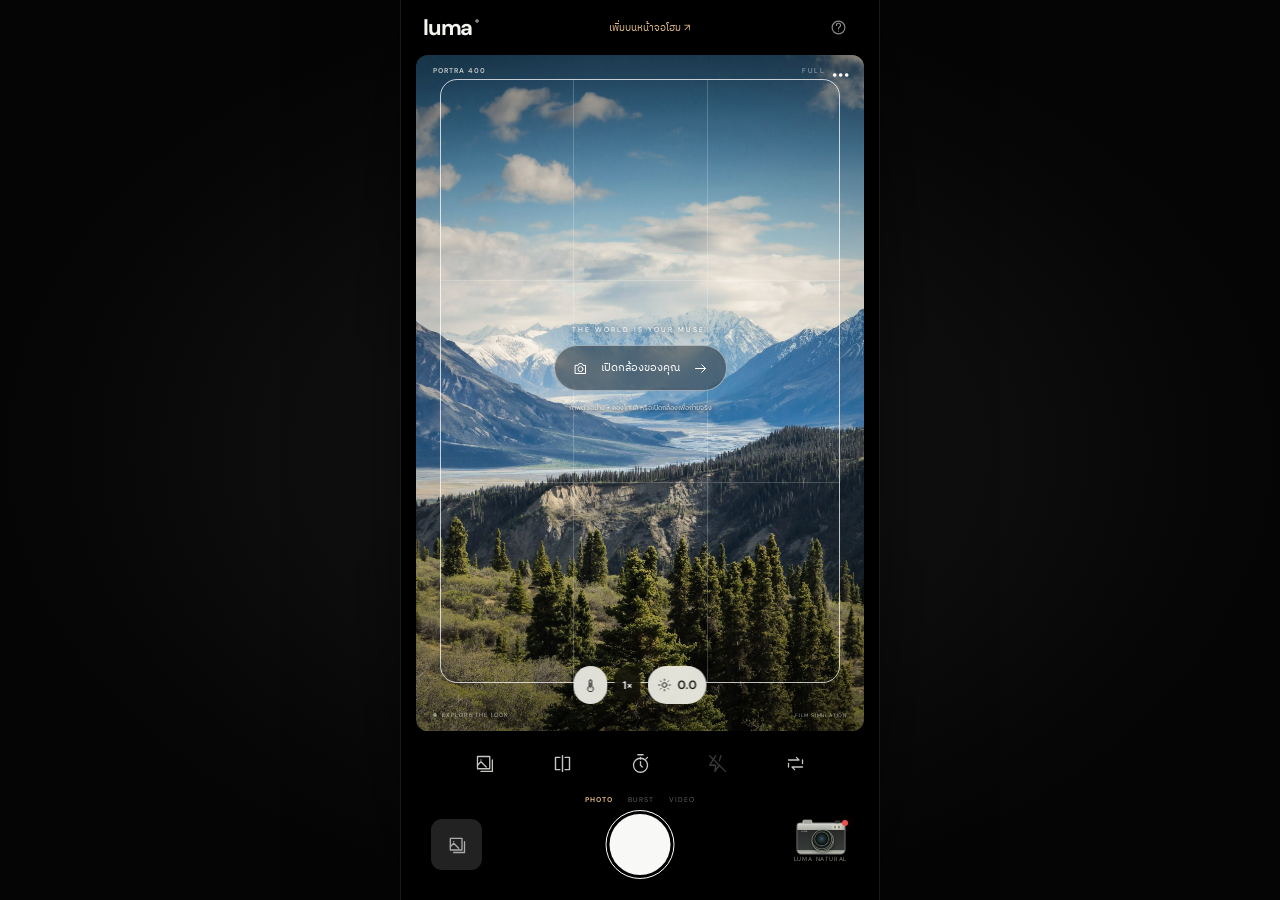
==== commit 7901523f: "Refresh web app scripts after switching to browser access" ====
--- a/index.html
+++ b/index.html
@@ -30,5 +30,5 @@
 <dialog id="photoDialog" class="photo-dialog"><div class="dialog-heading"><h2 id="photoTitle">Your moment.</h2><button class="icon-btn close-dialog" aria-label="ปิด"><i data-icon="close"></i></button></div><div id="photoMedia"></div><p id="photoMeta"></p><div class="photo-actions"><button id="downloadBtn" class="button orange"><i data-icon="download"></i> ดาวน์โหลด</button><button id="shareBtn" class="button light"><i data-icon="share"></i> แชร์ / บันทึกลงมือถือ</button><button id="deleteBtn" class="icon-btn" aria-label="ลบภาพ"><i data-icon="trash"></i></button></div></dialog>
 <dialog id="installDialog"><div class="dialog-heading"><h2>A studio in your pocket.</h2><button class="icon-btn close-dialog" aria-label="ปิด"><i data-icon="close"></i></button></div><div class="dialog-body"><p>iPhone / iPad: เปิดลิงก์ใน Safari → กดแชร์ → เพิ่มไปยังหน้าจอโฮม → เปิดเป็นเว็บแอป</p><p>Android: ใช้เมนูเบราว์เซอร์ → ติดตั้งแอป หรือเพิ่มไปยังหน้าจอหลัก</p><p class="help-text">นี่คือเว็บแอป PWA ยังไม่ใช่แอปที่เผยแพร่บน App Store กล้องและการแชร์ไฟล์ต้องได้รับสิทธิ์จากอุปกรณ์</p></div></dialog>
 <dialog id="tuningDialog" class="bottom-sheet"><div class="sheet-grab"></div><div class="dialog-heading"><div><span class="eyebrow">MAKE IT YOURS</span><h2>ปรับกล้อง & โทนสี</h2></div><button class="icon-btn close-dialog" aria-label="ปิดแผงปรับสี"><i data-icon="close"></i></button></div><div class="dialog-body" id="mobileSettingsHost"></div><div class="sheet-links"><button id="sheetGrid">เส้นตาราง เปิด/ปิด</button><button id="sheetGuide">วิธีใช้งาน</button><button id="sheetInstall">ติดตั้งแอป</button></div><button id="applyLookBtn" class="button orange">พร้อมแล้ว กลับไปถ่ายภาพ <i data-icon="arrow-right"></i></button></dialog>
-<dialog id="cameraPickerDialog" class="bottom-sheet camera-picker"><div class="sheet-grab"></div><div class="dialog-heading"><div><span class="eyebrow">YOUR POCKET CAMERA COLLECTION</span><h2>เลือกกล้องของคุณ</h2></div><button class="icon-btn close-dialog" aria-label="ปิดชั้นกล้อง"><i data-icon="close"></i></button></div><div class="picker-tabs"><button class="active" data-picker="cameras">กล้อง <span>12</span></button><button data-picker="films">ฟิล์ม <span>18</span></button></div><div class="picker-content"><div id="cameraGrid" class="camera-grid"></div><div id="pickerFilmHost" hidden></div></div><p class="picker-note">สูตรสีสร้างสรรค์ • เลนส์จริงขึ้นอยู่กับอุปกรณ์</p></dialog><div id="toast" role="status" aria-live="polite"></div><script type="module" src="./app.js"></script>
+<dialog id="cameraPickerDialog" class="bottom-sheet camera-picker"><div class="sheet-grab"></div><div class="dialog-heading"><div><span class="eyebrow">YOUR POCKET CAMERA COLLECTION</span><h2>เลือกกล้องของคุณ</h2></div><button class="icon-btn close-dialog" aria-label="ปิดชั้นกล้อง"><i data-icon="close"></i></button></div><div class="picker-tabs"><button class="active" data-picker="cameras">กล้อง <span>12</span></button><button data-picker="films">ฟิล์ม <span>18</span></button></div><div class="picker-content"><div id="cameraGrid" class="camera-grid"></div><div id="pickerFilmHost" hidden></div></div><p class="picker-note">สูตรสีสร้างสรรค์ • เลนส์จริงขึ้นอยู่กับอุปกรณ์</p></dialog><div id="toast" role="status" aria-live="polite"></div><script type="module" src="./app.js?v=10"></script>
 </body></html>
